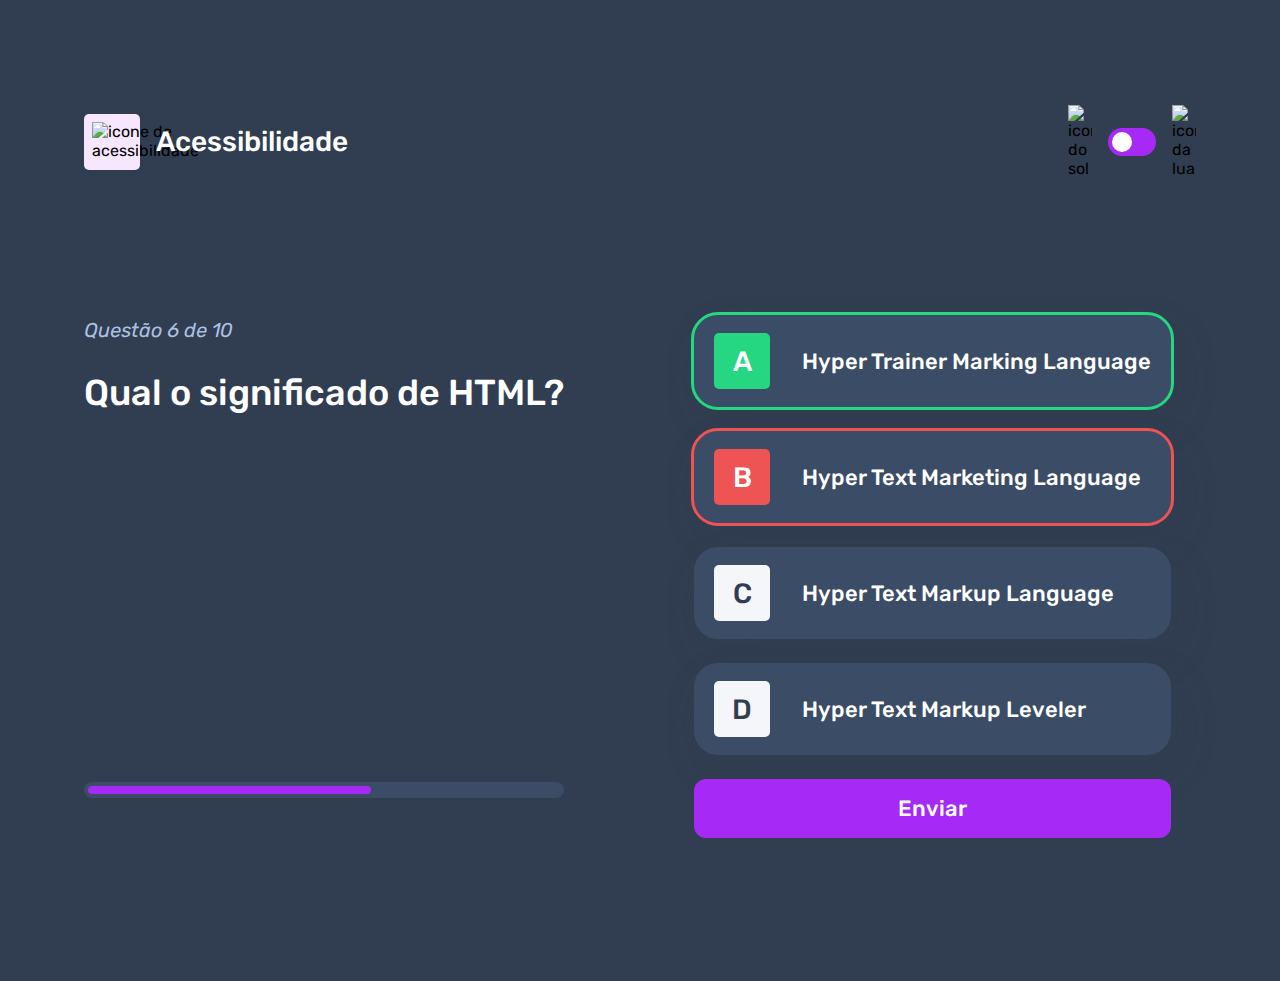
==== pages/quiz/quiz.html @ 21418679 "ajustes das cores no tema dark" ====
<!DOCTYPE html>
<html lang="en">
<head>
    <meta charset="UTF-8">
    <meta name="viewport" content="width=device-width, initial-scale=1.0">
    <link rel="preconnect" href="https://fonts.googleapis.com">
    <link rel="preconnect" href="https://fonts.gstatic.com" crossorigin>
    <link href="https://fonts.googleapis.com/css2?family=Rubik:ital,wght@0,300..900;1,300..900&display=swap" rel="stylesheet">
    <link rel="stylesheet" href="quiz.css">
    <title>Quiz App</title>
</head>
<body class="escuro">
    <header>
        <div class="assunto">
            <div class="assunto_icone">
                <img src="../../assets/images/icon-accessibility.svg" alt="icone de acessibilidade">
            </div>

            <h1>Acessibilidade</h1>
        </div>

        <div class="tema">
            <img src="../../assets/images/icon-sun-dark.svg" alt="icone do sol">
            <button>
                <div></div>
            </button>
            <img src="../../assets/images/icon-moon-dark.svg" alt="icone da lua">
        </div>
    </header>

    <main>
        <section class="pergunta">
            <div>
                <p>Questão 6 de 10</p>

                <h2>Qual o significado de HTML?</h2>
            </div>
            <div class="barra_progresso">
                <div></div>
            </div>
        </section>


        <section class="alternativas">
            <form action="">
                <label for="alternativa_a" id="correta">
                    <input type="radio" name="alternativa" id="alternativa_a">

                    <div>
                        <span>A</span>
                        Hyper Trainer Marking Language
                    </div>
                </label>

                <label for="alternativa_b" id="errada">
                    <input type="radio" name="alternativa" id="alternativa_b">

                    <div>
                        <span>B</span>
                        Hyper Text Marketing Language
                    </div>
                </label>

                <label for="alternativa_c">
                    <input type="radio" name="alternativa" id="alternativa_c">

                    <div>
                        <span>C</span>
                        Hyper Text Markup Language
                    </div>
                </label>

                <label for="alternativa_d">
                    <input type="radio" name="alternativa" id="alternativa_d">

                    <div>
                        <span>D</span>
                        Hyper Text Markup Leveler
                    </div>
                </label>
            </form>

            <button>Enviar</button>

        </section>
    </main>
</body>
</html>
---- pages/quiz/quiz.css ----
* {
    margin: 0;
    padding: 0;
    box-sizing: border-box;
    font-family: "Rubik", sans-serif;
    -webkit-font-smoothing: antiased;
}

:root{
    --bg-color: #f4f6fa;
    --bg-span:#f4f6fa;
    --color-span:#626c7f;
    --primary-text-color: #313e51;
    --purple-hover: rgba(167, 41, 245, 0.7);
    --bg-mobile: url(../../assets/images/pattern-background-mobile-light.svg);
    --bg-desktop: url(../../assets/images/pattern-background-desktop-light.svg) ;
    --purple: #a729f5;
    --white: #fff;
    --button-bg: #fff;
    --green: #26d782;
    --red: #ee5454;
    --bg-html: #fff1e9;
    --bg-css: #e0fdef;
    --bg-javascript: #ebf0ff;
    --bg-acessibilidade: #f6e7ff;
    --secondary-text-color: #626c7f;
    --shadow: 8px 16px 40px 0px rgba(143, 160, 193, 0.14);
}

body.escuro{
    --bg-color: #313e51;
    --color-span: #313e51;
    --bg-mobile: url(../../assets/images/pattern-background-mobile-dark.svg);
    --bg-desktop: url(../../assets/images/pattern-background-desktop-dark.svg) ;
    --primary-text-color: #fff;
    --secondary-text-color: #abc1e1;
    --button-bg: #3b4d66;
    --shadow: 8px 16px 40px 0px rgba(49, 62, 81, 0.14);


}


body {
    height: 100vh;
    background: var(--bg-mobile) var(--bg-color);
    background-repeat: no-repeat;
    background-size: cover;
}


header{
    display: flex;
    justify-content: space-between;
    padding: 16px 24px;
}


.assunto{
    display: flex;
    align-items: center;
    gap: 16px;
}

.assunto_icone{
    background: var(--bg-acessibilidade);
    width: 40px;
    height: 40px;
    padding: 5px;
    border-radius: 5px;
}


.assunto_icone img{
    width: 100%;

}


.assunto h1{
    font-size: 18px;
    font-weight: 500;
    color: var(--primary-text-color);
}

.tema{
    padding: 8px 0;
    display: flex;
    align-items: center;
    gap: 8px;
}

.tema img{
    width: 16px;
}

.tema button{
    height: 20px;
    width: 32px;
    background: var(--purple);
    border: 0;
    border-radius: 999px;
    padding: 4px;
}

.tema button div {
    background: var(--white);
    width: 12px;
    height: 12px;
    border-radius: 999px;
}


main{
    padding: 32px 24px;
}

.pergunta {
    margin-bottom: 40px;
}

.pergunta p{
    font-style: italic;
    font-size: 14px;
    color: var(--secondary-text-color);
    margin-bottom: 12px;
}

.pergunta h2{
    font-size: 20px;
    font-weight: 500;
    color: var(--primary-text-color);
    line-height: 24px;
    margin-bottom: 24px;
}

.barra_progresso{
    background: var(--button-bg);
    height: 16px;
    padding: 4px;
    border-radius: 999px;
}

.barra_progresso div{
    height: 100%;
    width: 60%;
    background: var(--purple);
    border-radius: 999px;
}


.alternativas form{
    display: flex;
    flex-direction: column;
    gap: 12px;
    margin-bottom: 12px;
}

.alternativas label{
    display: block;
    background: var(--button-bg);
    padding: 12px;
    font-size: 18px;
    font-weight: 500;
    border-radius: 12px;
    box-shadow: var(--shadow);
    color: var(--primary-text-color);
    cursor: pointer;
}


.alternativas label:hover{
    & span{
        background: var(--bg-acessibilidade); 
        color: var(--purple);
    }
}


.alternativas label:has(input:checked){
    outline: 3px solid var(--purple);

    & span {
        background: var(--purple);
        color: var(--white);
    }
}


.alternativas label#correta {
    outline: 3px solid var(--green);

    & span {
        background: var(--green);
        color: var(--white);
    }

}


.alternativas label#errada {
    outline: 3px solid var(--red);

    & span{
        background: var(--red);
        color: var(--white);
    }
}


.alternativas input{
    display: none;
}

.alternativas div{
    display: flex;
    align-items: center;
    gap: 16px;


}

.alternativas div span{
    display: block;
    width: 40px;
    height: 40px;
    background: var(--bg-span);
    color: var(--color-span);

    display: flex;
    align-items: center;
    justify-content: center;
    border-radius: 5px;
    flex-shrink: 0;
}


.alternativas button{
    padding: 16px;
    border-radius: 12px;
    border: none;
    background: var(--purple);
    color: var(--white);
    width: 100%;

    font-size: 18px;
    font-weight: 500;
    transition: background 0.3s;
}

.alternativas button:hover{
    background: var(--purple-hover);
    cursor: pointer;
}

@media(min-width: 1100px) {

    header{
        margin-block: 81px;
        max-width: 1160px;
        margin-inline: auto;
    }

    .assunto_icone{
        width: 56px;
        height: 56px;
        padding: 8px;
    }
    

    .assunto h1{
        font-size: 28px;
    }


    .tema{
        gap: 16px;
    }

    .tema img{
        width: 24px;
    }


    .tema button{
        width: 48px;
        height: 28px;
    }

    .tema button div{
        width: 20px;
        height: 20px;
    }


    main{
        max-width: 1160px;
        margin-inline: auto;


        display: flex;
        gap: 130px;
    }


    selection{
        width: 100%;
        
    }


    .pergunta{
        display: flex;
        flex-direction: column;
        justify-content: space-between;
    }

    .pergunta p{
        font-size: 20px;
        line-height: 30px;
        margin-bottom: 27px;
    }

    .pergunta h2{
        font-size: 36px;
        line-height: 42px;
    }

    .alternativas form{
        gap: 24px;
        margin-bottom: 24px;
    }

    .alternativas label{
        font-size: 22px;
        padding: 18px 20px;
        border-radius: 24px;
    }

    .alternativas div{
        gap: 32px;
    }

    .alternativas div span{
        width: 56px;
        height: 56px;
        font-size: 28px;
    }

    .alternativas button {
        font-size: 22px;
    }

}
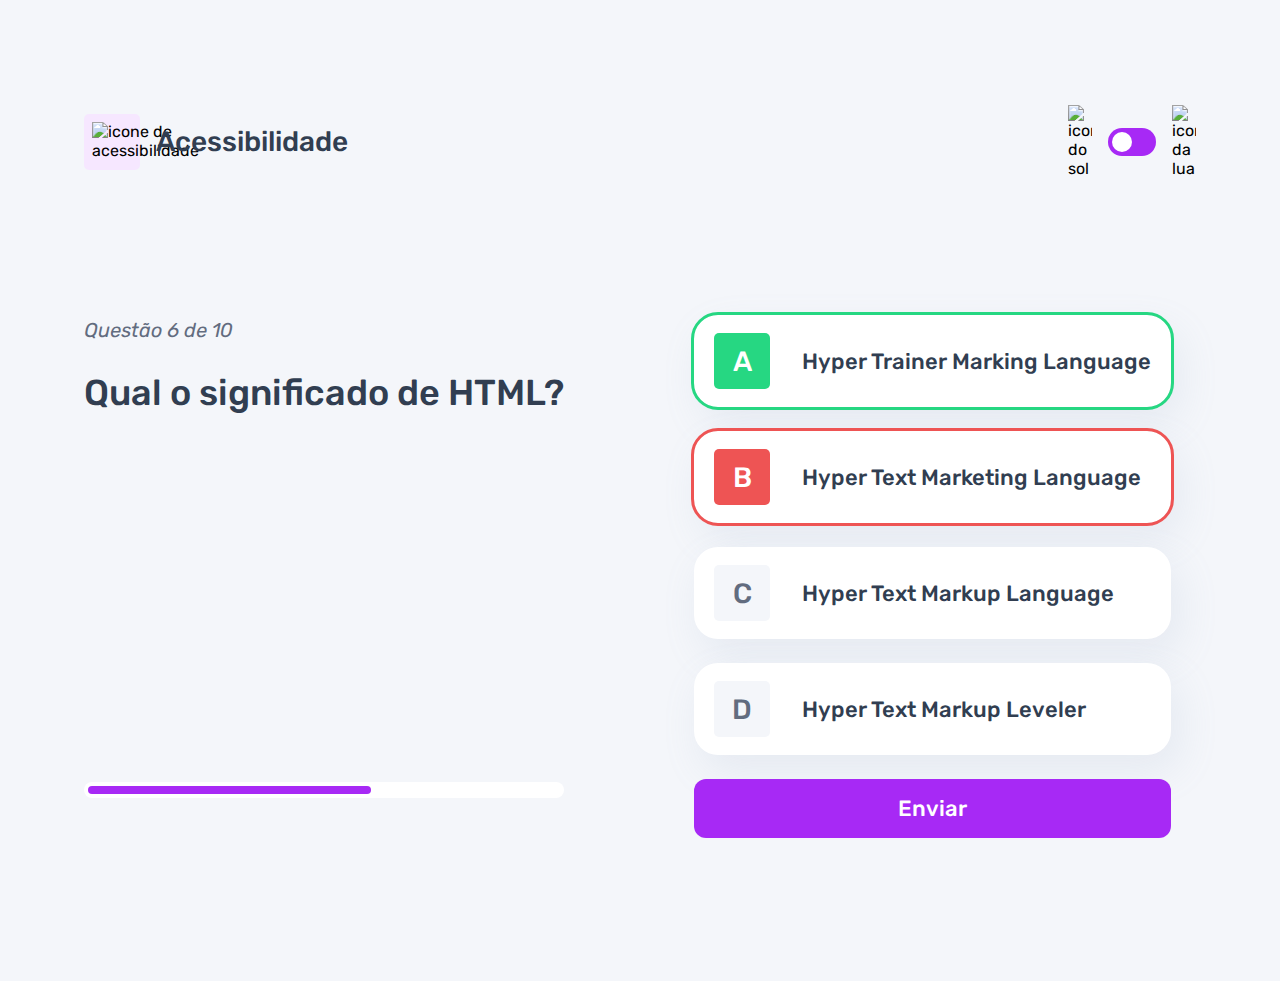
==== commit 0556bb93: "ajustee do fundo para o desktop quiz" ====
--- a/pages/quiz/quiz.html
+++ b/pages/quiz/quiz.html
@@ -9,7 +9,7 @@
     <link rel="stylesheet" href="quiz.css">
     <title>Quiz App</title>
 </head>
-<body class="escuro">
+<body>
     <header>
         <div class="assunto">
             <div class="assunto_icone">
--- a/pages/quiz/quiz.css
+++ b/pages/quiz/quiz.css
@@ -255,6 +255,12 @@
 
 @media(min-width: 1100px) {
 
+    body{
+        background: var(--bg-desktop) var(--bg-color);
+        background-size:cover ;
+        background-repeat: no-repeat;
+    }
+
     header{
         margin-block: 81px;
         max-width: 1160px;
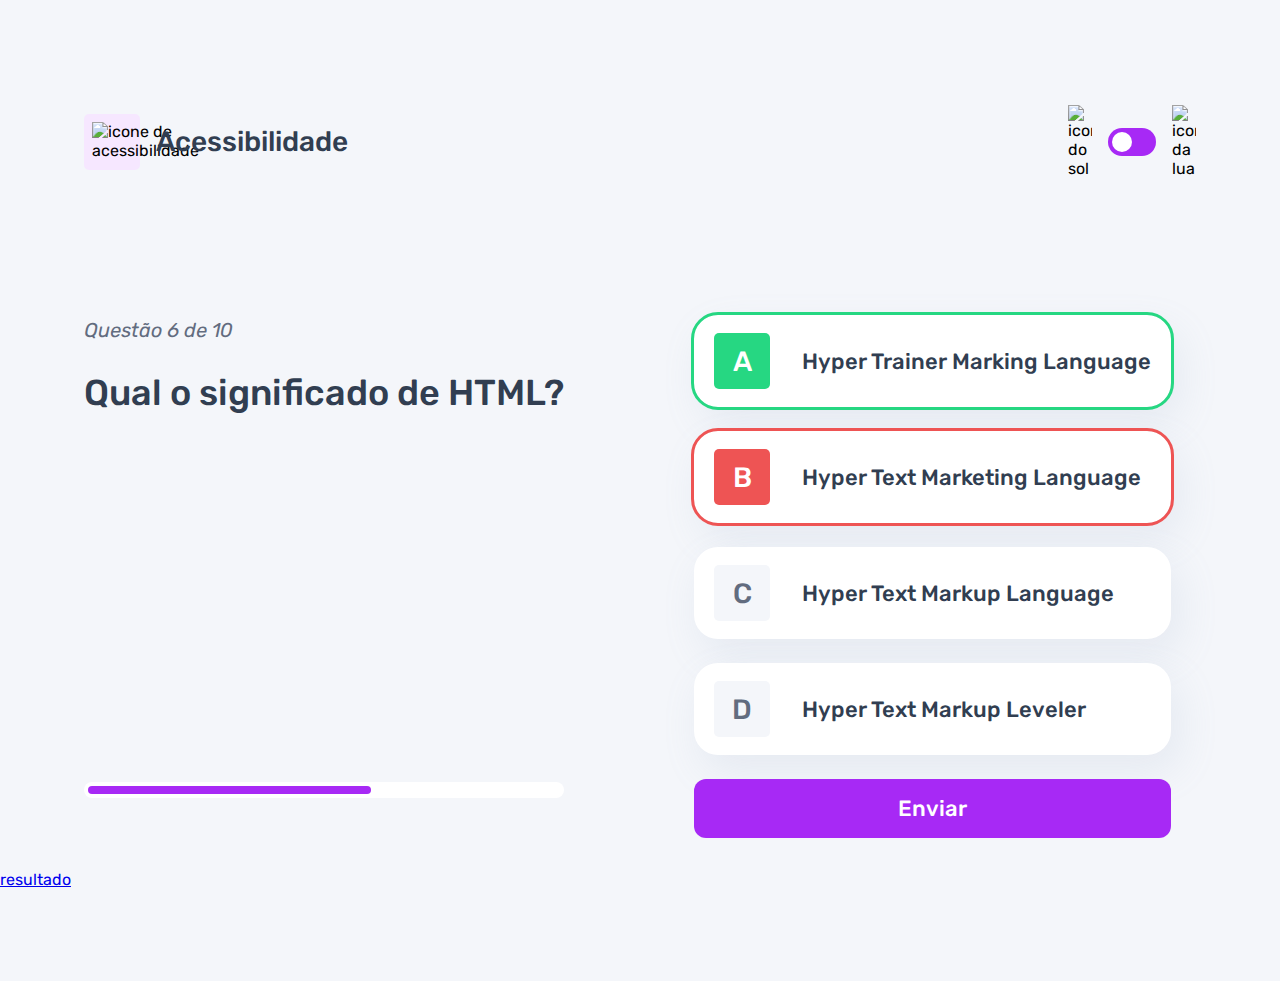
==== commit 69a8140e: "estilizaçaõ da pagina d erewsultados" ====
--- a/pages/quiz/quiz.html
+++ b/pages/quiz/quiz.html
@@ -84,5 +84,6 @@
 
         </section>
     </main>
+    <a href="../resultado/resultado.html">resultado</a>
 </body>
 </html>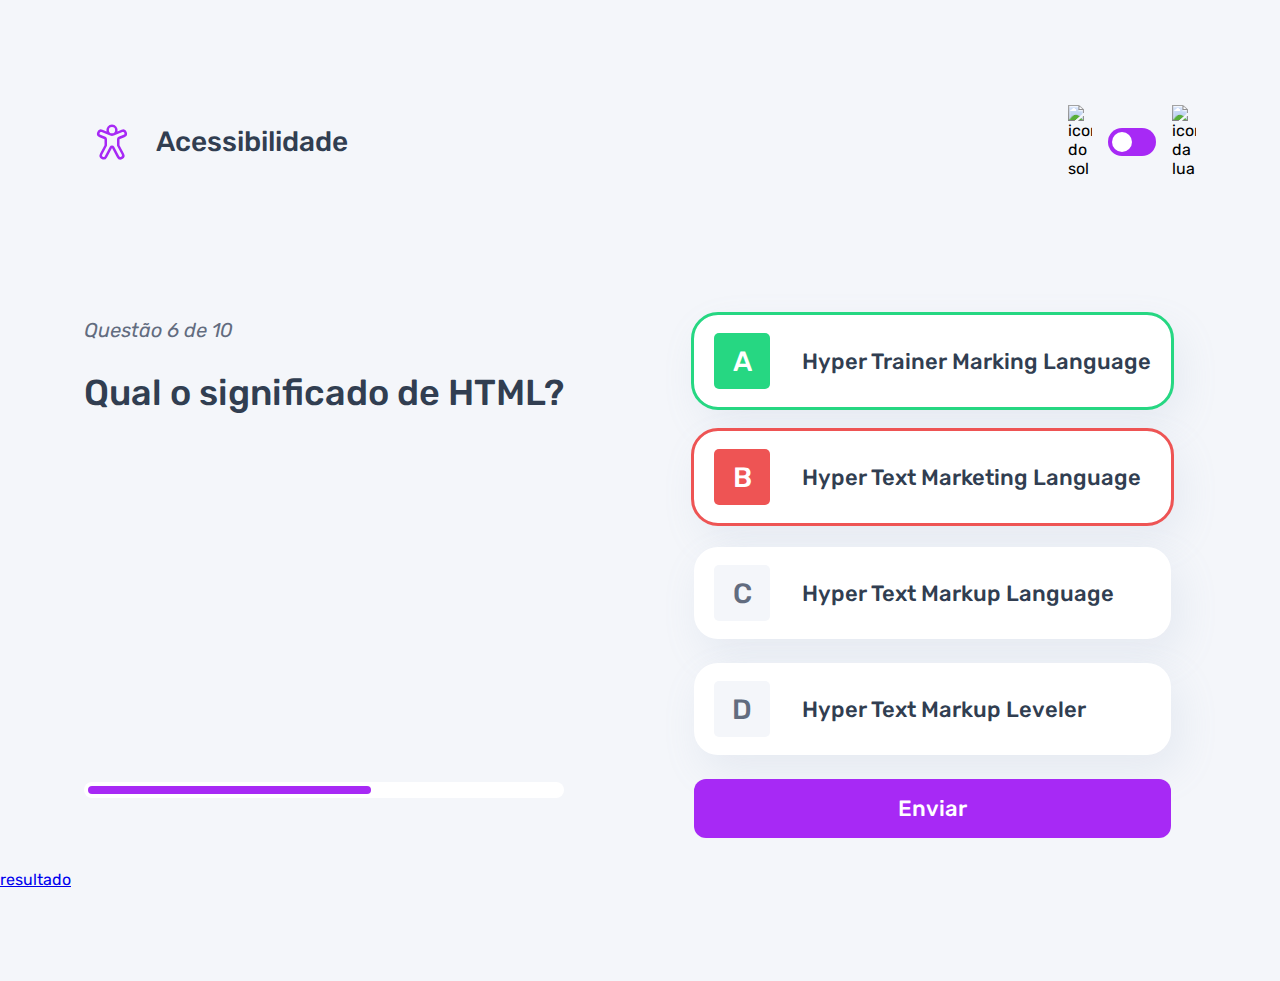
==== commit 1541b505: "alteração dinamica de assunto da pagina" ====
--- a/pages/quiz/quiz.html
+++ b/pages/quiz/quiz.html
@@ -7,13 +7,14 @@
     <link rel="preconnect" href="https://fonts.gstatic.com" crossorigin>
     <link href="https://fonts.googleapis.com/css2?family=Rubik:ital,wght@0,300..900;1,300..900&display=swap" rel="stylesheet">
     <link rel="stylesheet" href="quiz.css">
+    <script src="quiz.js" type="module" defer></script>
     <title>Quiz App</title>
 </head>
 <body>
     <header>
         <div class="assunto">
             <div class="assunto_icone">
-                <img src="../../assets/images/icon-accessibility.svg" alt="icone de acessibilidade">
+                <img src="../../assets/images/icon-acessibilidade.svg" alt="icone de acessibilidade">
             </div>
 
             <h1>Acessibilidade</h1>
--- a/pages/quiz/quiz.css
+++ b/pages/quiz/quiz.css
@@ -63,17 +63,31 @@
 }
 
 .assunto_icone{
-    background: var(--bg-acessibilidade);
     width: 40px;
     height: 40px;
     padding: 5px;
     border-radius: 5px;
 }
 
+.assunto-icone.html {
+    background: var(--bg-html);
+}
+
+.assunto_icone.css{
+    background: var(--bg-css);
+}
+
+.assunto-icone.javascript {
+    background: var(--bg-javascript);
+}
 
 .assunto_icone img{
     width: 100%;
 
+}
+
+.assunto-icone.acessibilidade {
+    background: var(--bg-acessibilidade);
 }
 
 
@@ -101,6 +115,8 @@
     border: 0;
     border-radius: 999px;
     padding: 4px;
+    display: flex;
+    cursor: pointer;
 }
 
 .tema button div {
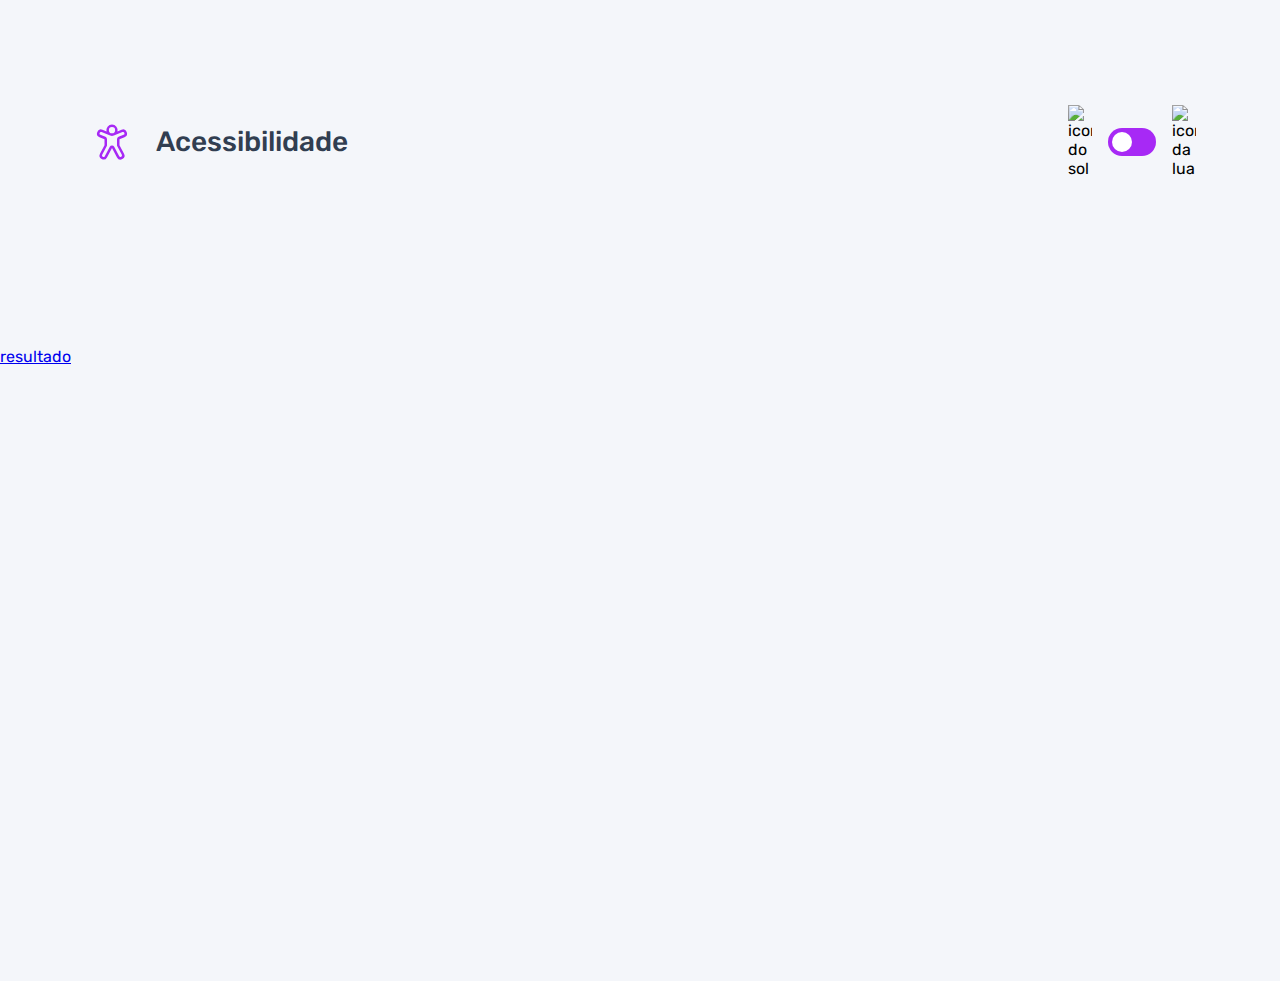
==== commit 23f4d3dd: "adicionados as funções de buscar as perguntas" ====
--- a/pages/quiz/quiz.html
+++ b/pages/quiz/quiz.html
@@ -30,60 +30,7 @@
     </header>
 
     <main>
-        <section class="pergunta">
-            <div>
-                <p>Questão 6 de 10</p>
-
-                <h2>Qual o significado de HTML?</h2>
-            </div>
-            <div class="barra_progresso">
-                <div></div>
-            </div>
-        </section>
-
-
-        <section class="alternativas">
-            <form action="">
-                <label for="alternativa_a" id="correta">
-                    <input type="radio" name="alternativa" id="alternativa_a">
-
-                    <div>
-                        <span>A</span>
-                        Hyper Trainer Marking Language
-                    </div>
-                </label>
-
-                <label for="alternativa_b" id="errada">
-                    <input type="radio" name="alternativa" id="alternativa_b">
-
-                    <div>
-                        <span>B</span>
-                        Hyper Text Marketing Language
-                    </div>
-                </label>
-
-                <label for="alternativa_c">
-                    <input type="radio" name="alternativa" id="alternativa_c">
-
-                    <div>
-                        <span>C</span>
-                        Hyper Text Markup Language
-                    </div>
-                </label>
-
-                <label for="alternativa_d">
-                    <input type="radio" name="alternativa" id="alternativa_d">
-
-                    <div>
-                        <span>D</span>
-                        Hyper Text Markup Leveler
-                    </div>
-                </label>
-            </form>
-
-            <button>Enviar</button>
-
-        </section>
+        
     </main>
     <a href="../resultado/resultado.html">resultado</a>
 </body>
--- a/pages/quiz/quiz.css
+++ b/pages/quiz/quiz.css
@@ -159,7 +159,6 @@
 
 .barra_progresso div{
     height: 100%;
-    width: 60%;
     background: var(--purple);
     border-radius: 999px;
 }
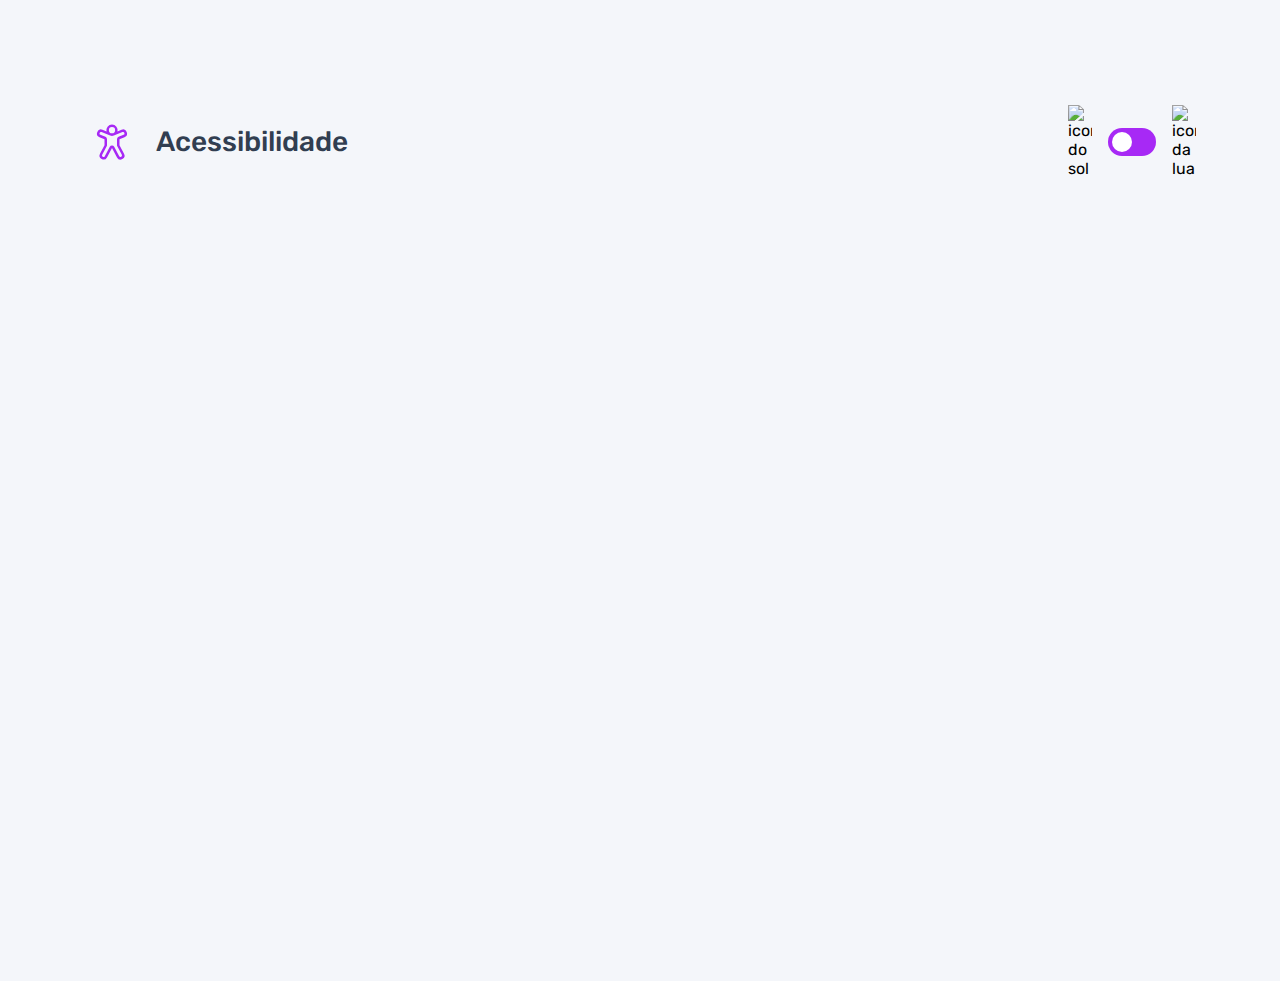
==== commit 6faf9029: "ajustes da função de selecioanr assunto para funcionar em todos os dispositivos" ====
--- a/pages/quiz/quiz.html
+++ b/pages/quiz/quiz.html
@@ -32,6 +32,5 @@
     <main>
         
     </main>
-    <a href="../resultado/resultado.html">resultado</a>
 </body>
 </html>--- a/pages/quiz/quiz.css
+++ b/pages/quiz/quiz.css
@@ -69,7 +69,7 @@
     border-radius: 5px;
 }
 
-.assunto-icone.html {
+.assunto_icone.html {
     background: var(--bg-html);
 }
 
@@ -77,7 +77,7 @@
     background: var(--bg-css);
 }
 
-.assunto-icone.javascript {
+.assunto_icone.javascript {
     background: var(--bg-javascript);
 }
 
@@ -86,7 +86,7 @@
 
 }
 
-.assunto-icone.acessibilidade {
+.assunto_icone.acessibilidade {
     background: var(--bg-acessibilidade);
 }
 
